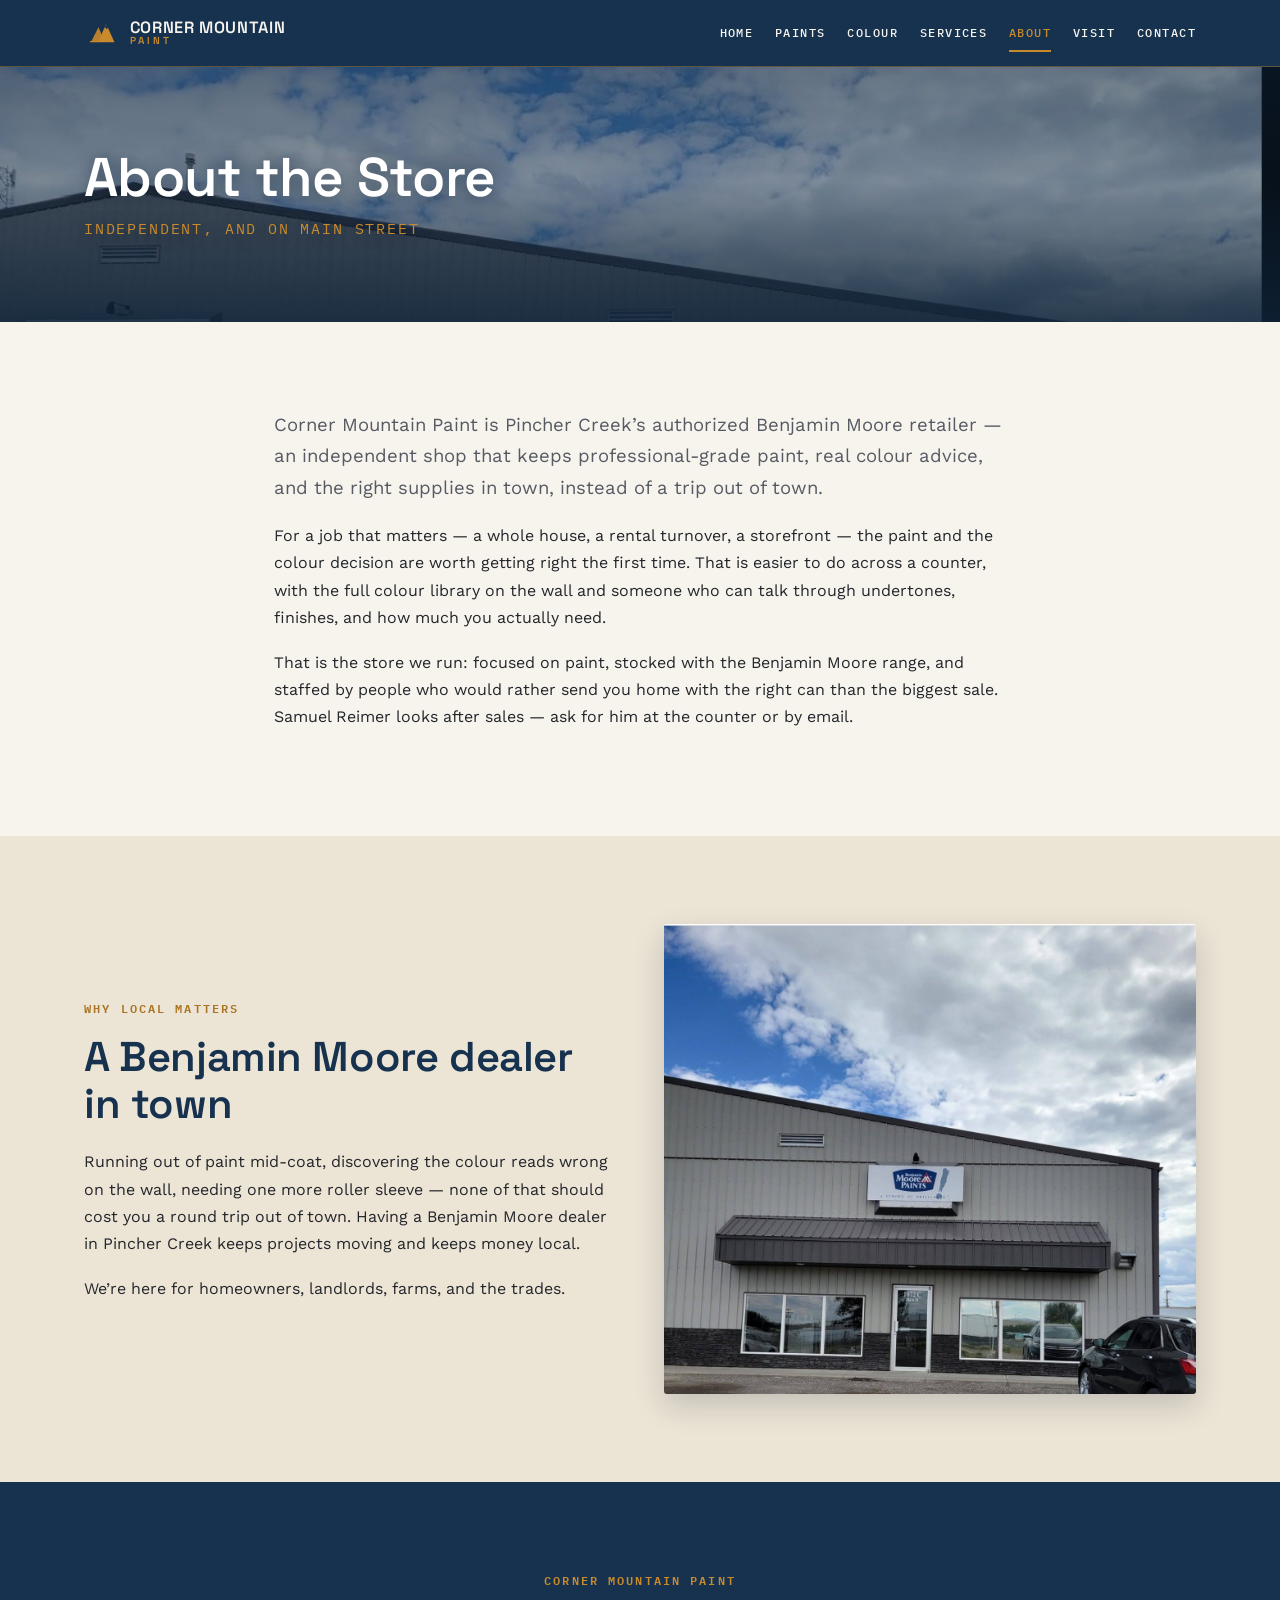
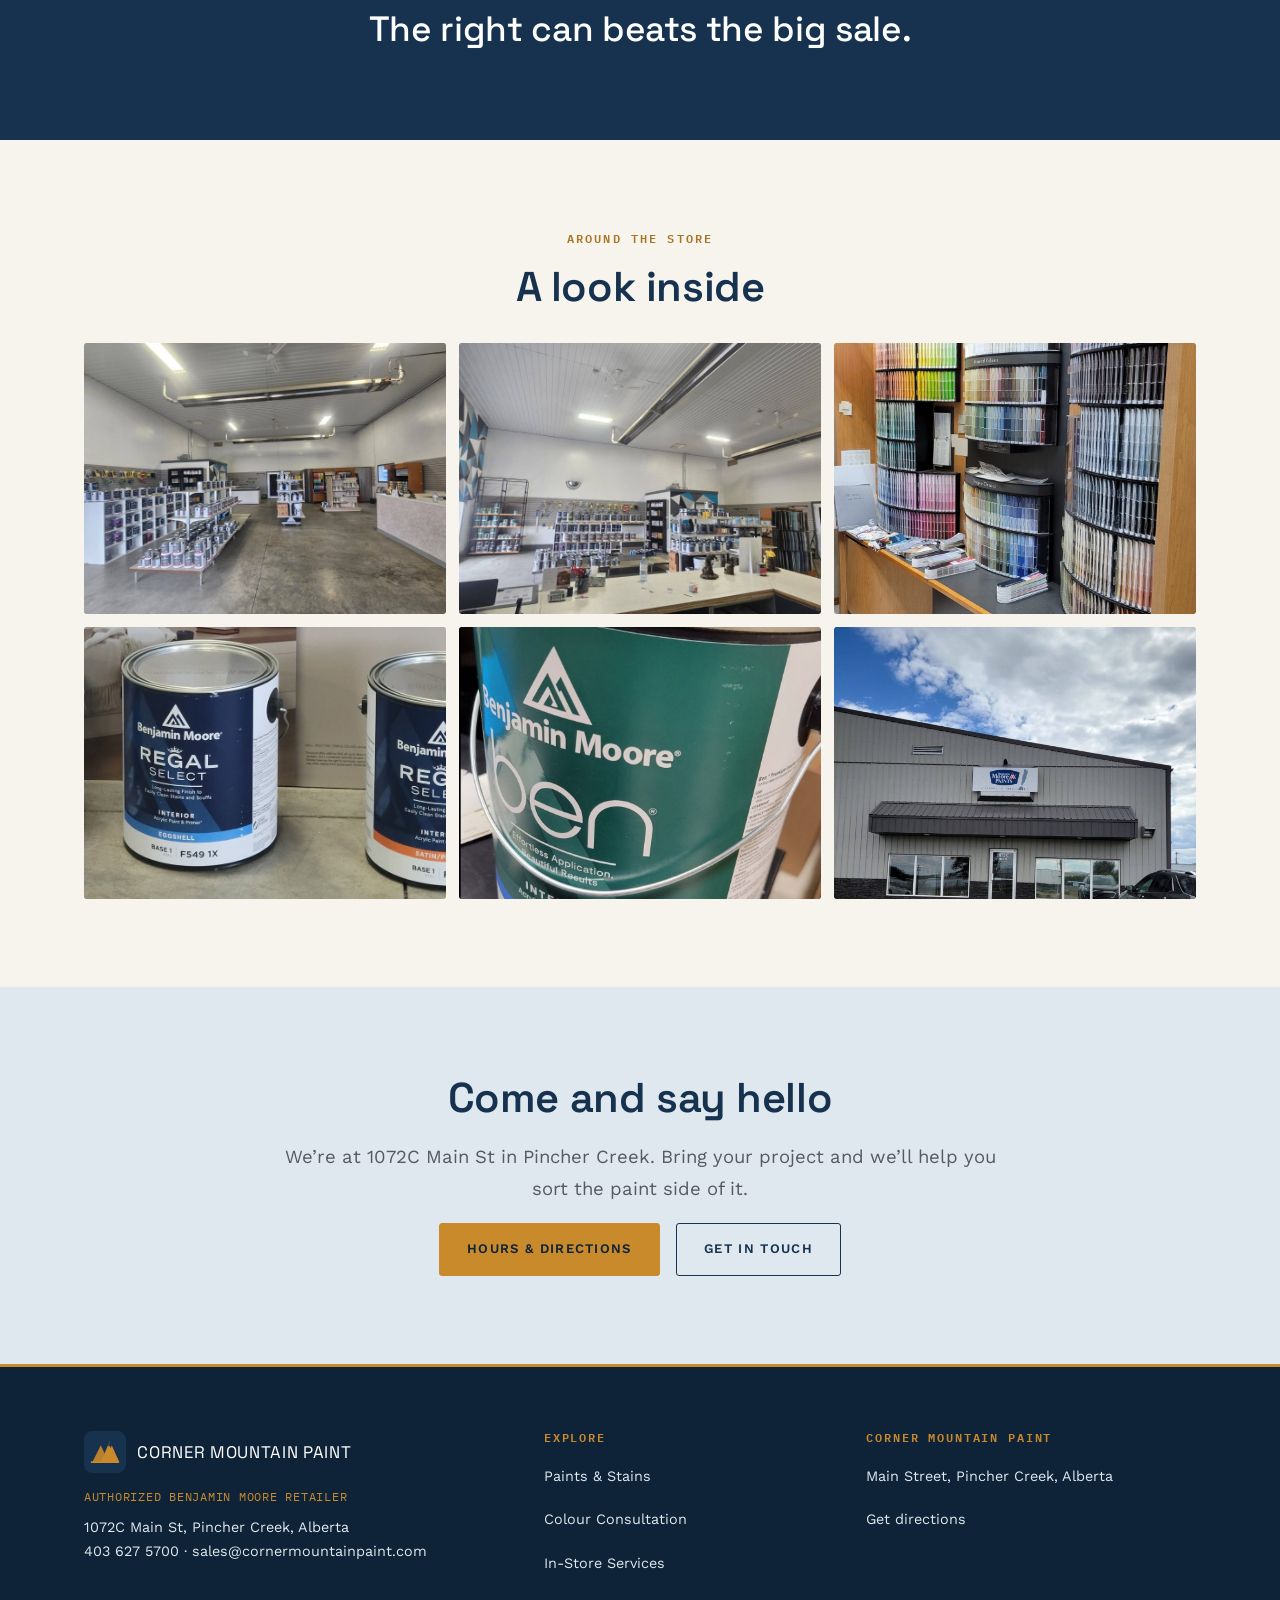
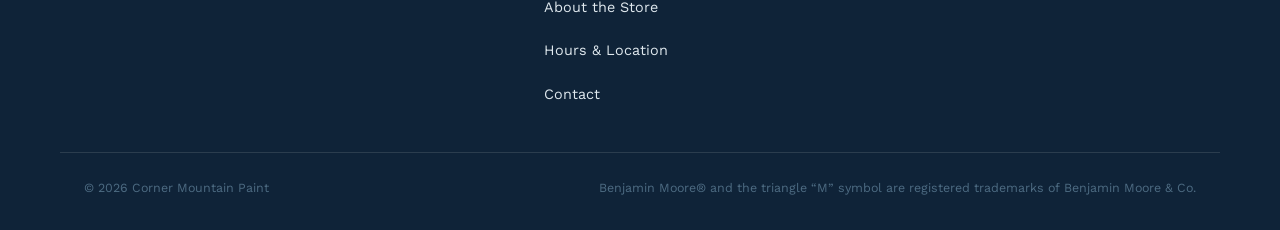
==== about.html @ acf10098 "Initial site — Corner Mountain Paint Static marketing site for the authorized Benjamin Moore retaile" ====
<!doctype html>
<html lang="en-CA">
<head>
<meta charset="utf-8">
<meta name="viewport" content="width=device-width, initial-scale=1">
<title>About the Store — Corner Mountain Paint, Pincher Creek</title>
<meta name="description" content="Corner Mountain Paint is an independent, authorized Benjamin Moore retailer on Main Street in Pincher Creek, Alberta — keeping professional-grade paint and colour advice in town.">
<link rel="canonical" href="https://www.cornermountainpaint.com/about.html">
<meta property="og:type" content="article">
<meta property="og:title" content="About the Store — Corner Mountain Paint">
<meta property="og:description" content="An independent, authorized Benjamin Moore retailer on Main Street in Pincher Creek, Alberta.">
<meta property="og:url" content="https://www.cornermountainpaint.com/about.html">
<meta property="og:image" content="https://www.cornermountainpaint.com/assets/img/og-image.png">
<meta name="twitter:card" content="summary_large_image">
<link rel="icon" href="assets/img/favicon.svg" type="image/svg+xml">
<link rel="apple-touch-icon" href="assets/img/apple-touch-icon.png">
<link rel="preconnect" href="https://fonts.googleapis.com">
<link rel="preconnect" href="https://fonts.gstatic.com" crossorigin>
<link href="https://fonts.googleapis.com/css2?family=Space+Grotesk:wght@400;500;600;700&family=Work+Sans:wght@400;500;600&family=IBM+Plex+Mono:wght@500;600&display=swap" rel="stylesheet">
<link rel="stylesheet" href="assets/css/style.css">
</head>
<body>
<a class="skip-link" href="#main">Skip to content</a>

<header class="site-header">
  <div class="wrap site-header__inner">
    <a class="brand" href="index.html">
      <img src="assets/img/logo.svg" alt="">
      <span>Corner Mountain<small>Paint</small></span>
    </a>
    <button class="nav-toggle" aria-expanded="false" aria-controls="site-nav">Menu</button>
    <nav class="nav" id="site-nav" aria-label="Primary">
      <ul>
        <li><a href="index.html">Home</a></li>
        <li><a href="paints.html">Paints</a></li>
        <li><a href="colour-consultation.html">Colour</a></li>
        <li><a href="services.html">Services</a></li>
        <li><a href="about.html" aria-current="page">About</a></li>
        <li><a href="visit.html">Visit</a></li>
        <li><a href="contact.html">Contact</a></li>
      </ul>
    </nav>
  </div>
</header>

<main id="main">

  <section class="hero hero--page">
    <img class="hero__bg" src="assets/img/storefront-sky.jpg"
         alt="The Corner Mountain Paint building on Main Street, Pincher Creek, beneath a wide Alberta sky.">
    <div class="wrap">
      <h1>About the Store</h1>
      <p class="hero__tagline">Independent, and on Main Street</p>
    </div>
  </section>

  <section class="section">
    <div class="wrap wrap--narrow prose">
      <p class="lead">Corner Mountain Paint is Pincher Creek&rsquo;s authorized Benjamin Moore
        retailer &mdash; an independent shop that keeps professional-grade paint, real colour advice,
        and the right supplies in town, instead of a trip out of town.</p>
      <p>For a job that matters &mdash; a whole house, a rental turnover, a storefront &mdash; the paint
        and the colour decision are worth getting right the first time. That is easier to do across a
        counter, with the full colour library on the wall and someone who can talk through undertones,
        finishes, and how much you actually need.</p>
      <p>That is the store we run: focused on paint, stocked with the Benjamin Moore range, and staffed
        by people who would rather send you home with the right can than the biggest sale. Samuel Reimer
        looks after sales &mdash; ask for him at the counter or by email.</p>
    </div>
  </section>

  <section class="section section--paper-deep">
    <div class="wrap">
      <div class="split">
        <div>
          <p class="eyebrow">Why local matters</p>
          <h2>A Benjamin Moore dealer in town</h2>
          <p>Running out of paint mid-coat, discovering the colour reads wrong on the wall, needing one
            more roller sleeve &mdash; none of that should cost you a round trip out of town. Having a
            Benjamin Moore dealer in Pincher Creek keeps projects moving and keeps money local.</p>
          <p>We&rsquo;re here for homeowners, landlords, farms, and the trades.</p>
        </div>
        <figure class="split__media framed">
          <img src="assets/img/storefront-sign.jpg"
               alt="The Corner Mountain Paint unit at 1072C Main Street, under the Benjamin Moore Paints sign.">
        </figure>
      </div>
    </div>
  </section>

  <section class="section section--navy statement">
    <div class="wrap wrap--narrow">
      <p class="eyebrow">Corner Mountain Paint</p>
      <blockquote>The right can beats the big sale.</blockquote>
    </div>
  </section>

  <section class="section">
    <div class="wrap">
      <p class="eyebrow center">Around the store</p>
      <h2 class="center">A look inside</h2>
      <div class="gallery" style="margin-top:2rem">
        <button type="button"><img src="assets/img/store-interior-wide.jpg" data-full="assets/img/store-interior-wide.jpg" alt="The Corner Mountain Paint shop floor with Aura and Regal displays and the front counter."></button>
        <button type="button"><img src="assets/img/store-interior-counter.jpg" data-full="assets/img/store-interior-counter.jpg" alt="The service counter and the wall of brushes, rollers, and tools."></button>
        <button type="button"><img src="assets/img/colour-preview-studio.jpg" data-full="assets/img/colour-preview-studio.jpg" alt="The Benjamin Moore Colour Preview Studio fan-deck display."></button>
        <button type="button"><img src="assets/img/regal-select-cans.jpg" data-full="assets/img/regal-select-cans.jpg" alt="Cans of Benjamin Moore Regal Select in three finishes."></button>
        <button type="button"><img src="assets/img/ben-eggshell-can.jpg" data-full="assets/img/ben-eggshell-can.jpg" alt="A gallon of Benjamin Moore ben interior paint in eggshell."></button>
        <button type="button"><img src="assets/img/storefront-sign.jpg" data-full="assets/img/storefront-sign.jpg" alt="The storefront at 1072C Main Street under the Benjamin Moore Paints sign."></button>
      </div>
    </div>
  </section>

  <section class="section section--sky center">
    <div class="wrap wrap--narrow">
      <h2>Come and say hello</h2>
      <p class="lead measure">We&rsquo;re at 1072C Main St in Pincher Creek. Bring your project and
        we&rsquo;ll help you sort the paint side of it.</p>
      <div class="btn-row">
        <a class="btn" href="visit.html">Hours &amp; directions</a>
        <a class="btn-ghost" href="contact.html">Get in touch</a>
      </div>
    </div>
  </section>

</main>

<footer class="site-footer">
  <div class="wrap site-footer__grid">
    <div>
      <div class="footer-brand">
        <img src="assets/img/logo.svg" alt="">
        <span>Corner Mountain Paint</span>
      </div>
      <p class="footer-tagline">Authorized Benjamin Moore Retailer</p>
      <p>1072C Main St, Pincher Creek, Alberta<br>
        <a href="tel:+14036275700">403&nbsp;627&nbsp;5700</a> &middot;
        <a href="mailto:sales@cornermountainpaint.com">sales@cornermountainpaint.com</a></p>
    </div>
    <div>
      <h4>Explore</h4>
      <ul>
        <li><a href="paints.html">Paints &amp; Stains</a></li>
        <li><a href="colour-consultation.html">Colour Consultation</a></li>
        <li><a href="services.html">In-Store Services</a></li>
        <li><a href="about.html">About the Store</a></li>
        <li><a href="visit.html">Hours &amp; Location</a></li>
        <li><a href="contact.html">Contact</a></li>
      </ul>
    </div>
    <div>
      <h4>Corner Mountain Paint</h4>
      <ul>
        <li>Main Street, Pincher Creek, Alberta</li>
        <li><a href="visit.html">Get directions</a></li>
      </ul>
    </div>
  </div>
  <div class="wrap site-footer__legal">
    <span>&copy; <span id="year">2026</span> Corner Mountain Paint</span>
    <span>Benjamin Moore&reg; and the triangle &ldquo;M&rdquo; symbol are registered trademarks of Benjamin Moore &amp; Co.</span>
  </div>
</footer>

<script src="assets/js/main.js"></script>
<script>document.getElementById("year").textContent = new Date().getFullYear();</script>
</body>
</html>
---- assets/css/style.css ----
/* =========================================================
   Corner Mountain Paint — site styles
   Authorized Benjamin Moore retailer, Pincher Creek, Alberta
   Palette: foothills navy + warm paper, with slate, amber, brick
   Type: Space Grotesk (display) + Work Sans (text) + IBM Plex Mono (labels)
   ========================================================= */

:root {
  --navy:       #16324f;
  --navy-deep:  #0f2338;
  --slate:      #4d6b82;
  --sky-soft:   #dfe8ee;
  --paper:      #f7f4ee;
  --paper-deep: #ece4d5;
  --amber:      #c98a2c;
  --amber-deep: #a97423;
  --brick:      #a8503c;
  --ink:        #23262b;
  --ink-soft:   #565a63;
  --white:      #ffffff;

  --display: "Space Grotesk", "Segoe UI", system-ui, sans-serif;
  --sans:    "Work Sans", -apple-system, BlinkMacSystemFont, "Segoe UI", Roboto, sans-serif;
  --mono:    "IBM Plex Mono", ui-monospace, SFMono-Regular, Menlo, monospace;

  --wrap: 1160px;
  --gap: clamp(1.25rem, 4vw, 3rem);
  --header-h: 66px;
}

/* ---------- reset-ish ---------- */
*, *::before, *::after { box-sizing: border-box; }
html { scroll-behavior: smooth; -webkit-text-size-adjust: 100%; }
html, body { overflow-x: clip; }
body {
  margin: 0;
  font-family: var(--sans);
  font-size: 1rem;
  line-height: 1.7;
  color: var(--ink);
  background: var(--paper);
  -webkit-font-smoothing: antialiased;
}
img { max-width: 100%; height: auto; display: block; }
a { color: var(--navy); text-decoration-thickness: 1px; text-underline-offset: 2px; }
a:hover { color: var(--amber-deep); }
h1, h2, h3, h4 {
  font-family: var(--display);
  font-weight: 600;
  line-height: 1.12;
  color: var(--navy);
  margin: 0 0 .5em;
  letter-spacing: -.01em;
  overflow-wrap: break-word;
}
h1 { font-size: clamp(2rem, 6vw, 3.4rem); }
h2 { font-size: clamp(1.75rem, 4vw, 2.6rem); }
h3 { font-size: clamp(1.2rem, 2.4vw, 1.55rem); }
p { margin: 0 0 1.1rem; }
ul, ol { margin: 0 0 1.1rem; padding-left: 1.2rem; }
li { margin: .35rem 0; }
hr { border: 0; border-top: 1px solid var(--paper-deep); margin: 2.5rem 0; }

/* ---------- accessibility helpers ---------- */
.skip-link {
  position: absolute; left: 8px; top: -60px;
  background: var(--amber); color: var(--navy-deep);
  padding: .6rem 1rem; border-radius: 3px; font-weight: 600;
  z-index: 200; transition: top .15s ease;
}
.skip-link:focus { top: 8px; }
:focus-visible { outline: 3px solid var(--amber); outline-offset: 2px; border-radius: 2px; }
.visually-hidden {
  position: absolute !important; width: 1px; height: 1px;
  padding: 0; margin: -1px; overflow: hidden; clip: rect(0 0 0 0); white-space: nowrap; border: 0;
}

/* ---------- layout ---------- */
.wrap {
  width: 100%; max-width: var(--wrap); margin-inline: auto;
  padding-inline: 1.5rem;
}
.wrap--narrow { max-width: 780px; }
.section { padding: clamp(3rem, 7vw, 5.5rem) 0; }
.section--tight { padding: clamp(2rem, 5vw, 3.5rem) 0; }
.section--paper-deep { background: var(--paper-deep); }
.section--sky { background: var(--sky-soft); }
.section--navy { background: var(--navy); color: var(--paper); }
.section--navy h2, .section--navy h3, .section--navy h4 { color: var(--white); }
.section--navy a { color: var(--amber); }

.eyebrow {
  font-family: var(--mono);
  font-size: .74rem;
  letter-spacing: .18em;
  text-transform: uppercase;
  color: var(--amber-deep);
  margin: 0 0 1rem;
  font-weight: 600;
}
.section--navy .eyebrow { color: var(--amber); }
.lead { font-size: 1.16rem; color: var(--ink-soft); }
.section--navy .lead { color: var(--sky-soft); }
.center { text-align: center; }
.measure { max-width: 62ch; }
.center .measure { margin-inline: auto; }

/* ---------- header / nav ---------- */
.site-header {
  position: sticky; top: 0; z-index: 100;
  background: var(--navy);
  border-bottom: 1px solid rgba(201,138,44,.4);
}
.site-header__inner {
  display: flex; align-items: center; justify-content: space-between;
  gap: 1rem; min-height: var(--header-h);
}
.brand {
  display: flex; align-items: center; gap: .6rem;
  color: var(--paper); text-decoration: none; font-family: var(--display);
  font-size: 1.02rem; letter-spacing: .04em; text-transform: uppercase; font-weight: 600;
}
.brand:hover { color: var(--paper); }
.brand img { width: 36px; height: 36px; }
.brand span { line-height: 1.05; }
.brand span small { display: block; font-size: .62em; letter-spacing: .3em; color: var(--amber); }

.nav-toggle {
  display: none;
  background: transparent; border: 1px solid rgba(247,244,238,.4);
  color: var(--paper); border-radius: 4px; padding: .4rem .6rem;
  font-family: var(--mono); font-size: .78rem; letter-spacing: .1em; text-transform: uppercase;
  cursor: pointer; line-height: 1;
}

.nav ul { list-style: none; display: flex; gap: 1.35rem; margin: 0; padding: 0; }
.nav a {
  color: var(--paper); text-decoration: none;
  font-family: var(--mono);
  font-size: .76rem; letter-spacing: .12em; text-transform: uppercase; font-weight: 500;
  padding: .4rem 0; display: inline-block; position: relative;
}
.nav a:hover { color: var(--amber); }
.nav a[aria-current="page"] { color: var(--amber); }
.nav a[aria-current="page"]::after {
  content: ""; position: absolute; left: 0; right: 0; bottom: -2px; height: 2px; background: var(--amber);
}

@media (max-width: 880px) {
  .nav-toggle { display: inline-block; }
  .nav {
    position: absolute; left: 0; right: 0; top: 100%;
    background: var(--navy); border-bottom: 1px solid rgba(201,138,44,.4);
    max-height: 0; overflow: hidden; transition: max-height .28s ease;
  }
  .nav.is-open { max-height: 80vh; }
  .nav ul { flex-direction: column; gap: 0; padding: .5rem 1.5rem 1.25rem; }
  .nav li { border-top: 1px solid rgba(247,244,238,.12); }
  .nav a { display: block; padding: .85rem 0; letter-spacing: .14em; }
  .nav a[aria-current="page"]::after { display: none; }
}

/* ---------- buttons ---------- */
.btn, .btn-ghost {
  display: inline-block; font-family: var(--sans); font-weight: 600;
  font-size: .82rem; letter-spacing: .1em; text-transform: uppercase;
  padding: .9rem 1.7rem; border-radius: 3px; text-decoration: none;
  cursor: pointer; transition: transform .12s ease, background .15s ease, color .15s ease, border-color .15s ease;
  border: 1.5px solid var(--amber);
}
.btn { background: var(--amber); color: var(--navy-deep); }
.btn:hover { background: var(--amber-deep); border-color: var(--amber-deep); color: var(--navy-deep); transform: translateY(-1px); }
.btn:disabled { opacity: .55; cursor: progress; transform: none; }
.btn-ghost { background: transparent; color: var(--paper); }
.btn-ghost:hover { background: rgba(247,244,238,.1); color: var(--paper); transform: translateY(-1px); }
.section--navy .btn-ghost { color: var(--paper); }
/* ghost button on light backgrounds */
.section--sky .btn-ghost,
.section--paper-deep .btn-ghost,
.section:not(.section--navy):not(.section--sky):not(.section--paper-deep) .btn-ghost {
  color: var(--navy); border-color: var(--navy);
}
.section--sky .btn-ghost:hover,
.section--paper-deep .btn-ghost:hover,
.section:not(.section--navy):not(.section--sky):not(.section--paper-deep) .btn-ghost:hover {
  background: rgba(22,50,79,.08); color: var(--navy);
}
.btn-row { display: flex; flex-wrap: wrap; gap: 1rem; }
.center .btn-row { justify-content: center; }

/* ---------- hero ---------- */
.hero {
  position: relative; color: var(--paper);
  min-height: min(74vh, 620px);
  display: flex; align-items: center;
  padding: clamp(3rem, 10vw, 6.5rem) 0;
  background: var(--navy-deep);
}
.hero__bg {
  position: absolute; inset: 0; width: 100%; height: 100%;
  object-fit: cover; z-index: 0;
}
.hero::after {
  content: ""; position: absolute; inset: 0; z-index: 1;
  background:
    linear-gradient(180deg, rgba(15,35,56,.60) 0%, rgba(15,35,56,.48) 45%, rgba(15,35,56,.88) 100%);
}
.hero .wrap { position: relative; z-index: 2; }
.hero h1, .hero p { text-shadow: 0 2px 16px rgba(15,35,56,.5); }
.hero h1 { color: var(--white); margin-bottom: .3em; max-width: 20ch; }
.hero .lead { color: var(--paper); opacity: .94; margin-bottom: 1.8rem; }
.hero__tagline {
  font-family: var(--mono);
  font-size: clamp(.8rem, 2vw, .95rem); color: var(--amber);
  letter-spacing: .12em; text-transform: uppercase; margin: 0 0 1.3rem;
}
.hero--page { min-height: 0; padding: clamp(3rem, 8vw, 5rem) 0; }
.hero--page h1 { margin-bottom: .15em; }
.hero--page .hero__tagline { margin-bottom: 0; }

/* dealer badge */
.dealer-badge {
  display: inline-block; font-family: var(--mono); font-size: .7rem; font-weight: 600;
  letter-spacing: .1em; text-transform: uppercase; color: var(--navy-deep);
  background: var(--amber); padding: .4rem .8rem; border-radius: 2px; margin-bottom: 1.3rem;
}

/* ---------- generic media + text ---------- */
.split {
  display: grid; grid-template-columns: 1fr 1fr;
  gap: var(--gap); align-items: center;
}
.split--reverse .split__media { order: 2; }
.split__media img { border-radius: 3px; box-shadow: 0 12px 30px rgba(15,35,56,.18); }
@media (max-width: 820px) {
  .split { grid-template-columns: 1fr; }
  .split--reverse .split__media { order: 0; }
}

figure { margin: 0; }
figure.framed img { border-radius: 3px; box-shadow: 0 12px 30px rgba(15,35,56,.18); }
figure figcaption {
  font-family: var(--mono);
  font-size: .76rem; color: var(--ink-soft); margin-top: .6rem;
  letter-spacing: .03em;
}
.section--navy figure figcaption { color: var(--sky-soft); }

/* ---------- cards ---------- */
.cards {
  display: grid; grid-template-columns: repeat(3, 1fr); gap: 1.4rem;
}
.cards--2 { grid-template-columns: repeat(2, 1fr); }
@media (max-width: 820px) { .cards, .cards--2 { grid-template-columns: 1fr; } }
.card {
  background: var(--paper); border-top: 3px solid var(--amber);
  padding: 1.6rem 1.5rem; border-radius: 2px;
  box-shadow: 0 8px 22px rgba(15,35,56,.08);
  display: flex; flex-direction: column;
}
.section--paper-deep .card { background: var(--white); }
.card h3 { margin-bottom: .35rem; }
.card p { color: var(--ink-soft); font-size: .96rem; }
.card a.card__link {
  margin-top: auto; font-weight: 600; font-size: .76rem;
  letter-spacing: .1em; text-transform: uppercase; text-decoration: none;
  color: var(--amber-deep); font-family: var(--sans);
}
.card a.card__link:hover { color: var(--navy); }

/* status tag on service cards */
.status-tag {
  align-self: flex-start;
  font-family: var(--mono); font-size: .64rem; font-weight: 600;
  letter-spacing: .08em; text-transform: uppercase;
  padding: .3rem .6rem; border-radius: 2px; margin-bottom: .9rem;
}
.status-tag--in-store { background: var(--slate); color: var(--white); }
.status-tag--referral { background: var(--paper-deep); color: var(--ink); }
.section--paper-deep .status-tag--referral { background: var(--paper); }

/* ---------- swatch chips ---------- */
.chips {
  display: flex; flex-wrap: wrap; gap: .7rem;
  list-style: none; padding: 0; margin: 1.6rem 0 0;
}
.chip {
  width: 120px; border-radius: 3px; overflow: hidden;
  box-shadow: 0 8px 20px rgba(15,35,56,.16);
  background: var(--white);
}
.chip__swatch { height: 84px; }
.chip__label { padding: .5rem .6rem .6rem; }
.chip__name { display: block; font-family: var(--display); font-size: .78rem; font-weight: 600; color: var(--ink); }
.chip__code { display: block; font-family: var(--mono); font-size: .66rem; color: var(--ink-soft); margin-top: .1rem; }

/* ---------- feature / value lists ---------- */
.feature-list { list-style: none; padding: 0; margin: 0; display: grid; gap: 1.1rem; }
.feature-list li { padding-left: 1.7rem; position: relative; }
.feature-list li::before {
  content: ""; position: absolute; left: 0; top: .55em;
  width: .55rem; height: .55rem; background: var(--amber);
  transform: rotate(45deg);
}
.feature-list strong { color: var(--navy); }
.section--navy .feature-list strong { color: var(--white); }

.pillars {
  display: flex; flex-wrap: wrap; gap: .6rem 1.4rem; justify-content: center;
  list-style: none; padding: 0; margin: 0;
  font-family: var(--display); font-size: 1.3rem; color: var(--navy);
}
.section--navy .pillars { color: var(--paper); }
.pillars li { display: flex; align-items: center; gap: 1.4rem; }
.pillars li:not(:last-child)::after { content: "\2022"; color: var(--amber); }

/* ---------- clarity strip ---------- */
.clarity-strip { background: var(--paper-deep); border-block: 1px solid rgba(22,50,79,.1); }
.clarity-strip .wrap {
  display: flex; flex-wrap: wrap; gap: 1rem 2.5rem;
  padding-block: 1.4rem; font-size: .95rem;
}
.clarity-strip p { margin: 0; max-width: 46ch; }
.clarity-strip strong { color: var(--navy); font-family: var(--display); }

/* ---------- product line list ---------- */
.lines { list-style: none; padding: 0; margin: 2rem 0 0; display: grid; gap: 1px; background: rgba(22,50,79,.12); }
.line {
  background: var(--paper); padding: 1.5rem 1.4rem;
  display: grid; grid-template-columns: 180px 1fr; gap: 1.4rem; align-items: baseline;
}
.section--paper-deep .line { background: var(--white); }
.line h3 { margin: 0; }
.line__meta { font-family: var(--mono); font-size: .7rem; letter-spacing: .06em; text-transform: uppercase; color: var(--amber-deep); margin-top: .3rem; }
.line p { margin: 0; color: var(--ink-soft); font-size: .96rem; }
@media (max-width: 640px) { .line { grid-template-columns: 1fr; gap: .5rem; } }

/* ---------- finish table ---------- */
.finish-table { width: 100%; border-collapse: collapse; margin-top: 1.5rem; font-size: .95rem; }
.finish-table caption { text-align: left; font-family: var(--mono); font-size: .72rem; letter-spacing: .12em; text-transform: uppercase; color: var(--amber-deep); margin-bottom: .8rem; }
.finish-table th, .finish-table td { text-align: left; padding: .75rem .9rem; border-bottom: 1px solid var(--paper-deep); vertical-align: top; }
.finish-table th { font-family: var(--display); color: var(--navy); font-weight: 600; }
.finish-table tbody tr:hover { background: rgba(22,50,79,.03); }
.section--navy .finish-table th, .section--navy .finish-table td { border-color: rgba(247,244,238,.16); }
.section--navy .finish-table th { color: var(--white); }

/* ---------- statement band ---------- */
.statement { text-align: center; }
.statement blockquote {
  margin: 0 auto; max-width: 26ch;
  font-family: var(--display); font-weight: 500;
  font-size: clamp(1.4rem, 4vw, 2.2rem); line-height: 1.3;
  color: var(--white); letter-spacing: -.01em;
}

/* ---------- gallery + lightbox ---------- */
.gallery { display: grid; grid-template-columns: repeat(3, 1fr); gap: .8rem; }
@media (max-width: 820px) { .gallery { grid-template-columns: repeat(2, 1fr); } }
@media (max-width: 460px) { .gallery { grid-template-columns: 1fr; } }
.gallery button { padding: 0; border: 0; background: none; cursor: zoom-in; border-radius: 2px; overflow: hidden; }
.gallery img {
  width: 100%; aspect-ratio: 4 / 3; object-fit: cover;
  transition: transform .4s ease; border-radius: 2px;
}
.gallery button:hover img { transform: scale(1.04); }

.lightbox {
  position: fixed; inset: 0; z-index: 300;
  background: rgba(15,35,56,.93);
  display: flex; align-items: center; justify-content: center;
  padding: 4vmin; opacity: 0; pointer-events: none; transition: opacity .2s ease;
}
.lightbox.is-open { opacity: 1; pointer-events: auto; }
.lightbox img { max-width: 100%; max-height: 88vh; border-radius: 3px; box-shadow: 0 20px 60px rgba(0,0,0,.5); }
.lightbox__close {
  position: absolute; top: 3vmin; right: 4vmin;
  background: transparent; border: 0; color: var(--paper);
  font-size: 2.4rem; line-height: 1; cursor: pointer; padding: .2rem .6rem;
}
.lightbox__close:hover { color: var(--amber); }

/* ---------- visit / hours ---------- */
.visit-grid { display: grid; grid-template-columns: 1fr 1.1fr; gap: var(--gap); align-items: start; }
@media (max-width: 820px) { .visit-grid { grid-template-columns: 1fr; } }
.address-block { font-family: var(--display); font-size: 1.25rem; line-height: 1.4; color: var(--navy); margin: 0 0 1rem; }
.section--navy .address-block { color: var(--white); }
.hours-table { border-collapse: collapse; margin: 0 0 1.2rem; font-size: .98rem; }
.hours-table th, .hours-table td { padding: .4rem 1.5rem .4rem 0; text-align: left; font-weight: 400; }
.hours-table th { color: inherit; font-family: var(--sans); }
.hours-table td { font-family: var(--mono); font-size: .9rem; }
.hours-table tr:last-child th, .hours-table tr:last-child td { padding-bottom: 0; }
.phone-line { font-family: var(--mono); font-size: 1.05rem; }
.phone-line a { text-decoration: none; }

.map-embed {
  border-radius: 3px; overflow: hidden; border: 1px solid rgba(22,50,79,.16);
  box-shadow: 0 12px 30px rgba(15,35,56,.14);
}
.section--navy .map-embed { border-color: rgba(247,244,238,.2); }
.map-embed iframe { width: 100%; height: 360px; border: 0; display: block; filter: grayscale(12%) contrast(103%); }

/* ---------- contact ---------- */
.contact-grid { display: grid; grid-template-columns: 1fr 1fr; gap: var(--gap); }
@media (max-width: 820px) { .contact-grid { grid-template-columns: 1fr; } }
.contact-detail { margin: 0 0 1.4rem; }
.contact-detail dt {
  font-family: var(--mono);
  font-size: .7rem; letter-spacing: .16em; text-transform: uppercase;
  color: var(--amber-deep); font-weight: 600; margin-bottom: .2rem;
}
.contact-detail dd { margin: 0; font-size: 1.05rem; }

form label {
  display: block; font-family: var(--mono);
  font-size: .72rem; letter-spacing: .1em; text-transform: uppercase;
  font-weight: 600; color: var(--navy); margin-bottom: .35rem;
}
form .field { margin-bottom: 1.2rem; }
form input, form textarea {
  width: 100%; font-family: var(--sans); font-size: 1rem;
  padding: .75rem .85rem; border: 1.5px solid var(--paper-deep);
  border-radius: 3px; background: var(--white); color: var(--ink);
}
form input:focus, form textarea:focus { border-color: var(--amber); outline: none; }
form textarea { min-height: 150px; resize: vertical; }

/* ---------- footer ---------- */
.site-footer {
  background: var(--navy-deep); color: var(--sky-soft);
  border-top: 3px solid var(--amber);
  padding: clamp(2.5rem, 6vw, 4rem) 0 2rem;
  font-size: .9rem;
}
.site-footer__grid { display: grid; grid-template-columns: 1.5fr 1fr 1.2fr; gap: var(--gap); }
@media (max-width: 820px) { .site-footer__grid { grid-template-columns: 1fr; gap: 2rem; } }
.site-footer h4 {
  color: var(--amber); font-family: var(--mono); font-size: .72rem;
  letter-spacing: .16em; text-transform: uppercase; margin: 0 0 .9rem;
}
.site-footer a { color: var(--sky-soft); text-decoration: none; }
.site-footer a:hover { color: var(--amber); }
.site-footer ul { list-style: none; padding: 0; margin: 0; display: grid; gap: .5rem; }
.footer-brand { display: flex; align-items: center; gap: .7rem; margin-bottom: .8rem; }
.footer-brand img { width: 42px; height: 42px; }
.footer-brand span {
  font-family: var(--display); font-size: 1.05rem; letter-spacing: .04em;
  text-transform: uppercase; color: var(--white); line-height: 1.1;
}
.footer-tagline { font-family: var(--mono); font-size: .78rem; letter-spacing: .06em; text-transform: uppercase; color: var(--amber); margin: 0 0 .5rem; }
.footer-note { color: var(--slate); font-size: .82rem; }
.site-footer__legal {
  margin-top: 2.5rem; padding-top: 1.5rem;
  border-top: 1px solid rgba(247,244,238,.12);
  display: flex; flex-wrap: wrap; gap: .4rem 1.5rem; justify-content: space-between;
  font-size: .78rem; color: var(--slate);
}

/* ---------- misc ---------- */
.note {
  background: var(--paper); border-left: 3px solid var(--amber);
  padding: 1rem 1.2rem; font-size: .92rem; color: var(--ink-soft);
  border-radius: 2px;
}
.stack > * + * { margin-top: 2.5rem; }
.prose > * + * { margin-top: 1.1rem; }
.prose h2 { margin-top: 2.2rem; }

@media (prefers-reduced-motion: reduce) {
  *, *::before, *::after { animation-duration: .001ms !important; transition-duration: .001ms !important; scroll-behavior: auto !important; }
  .gallery img { transition: none; }
}
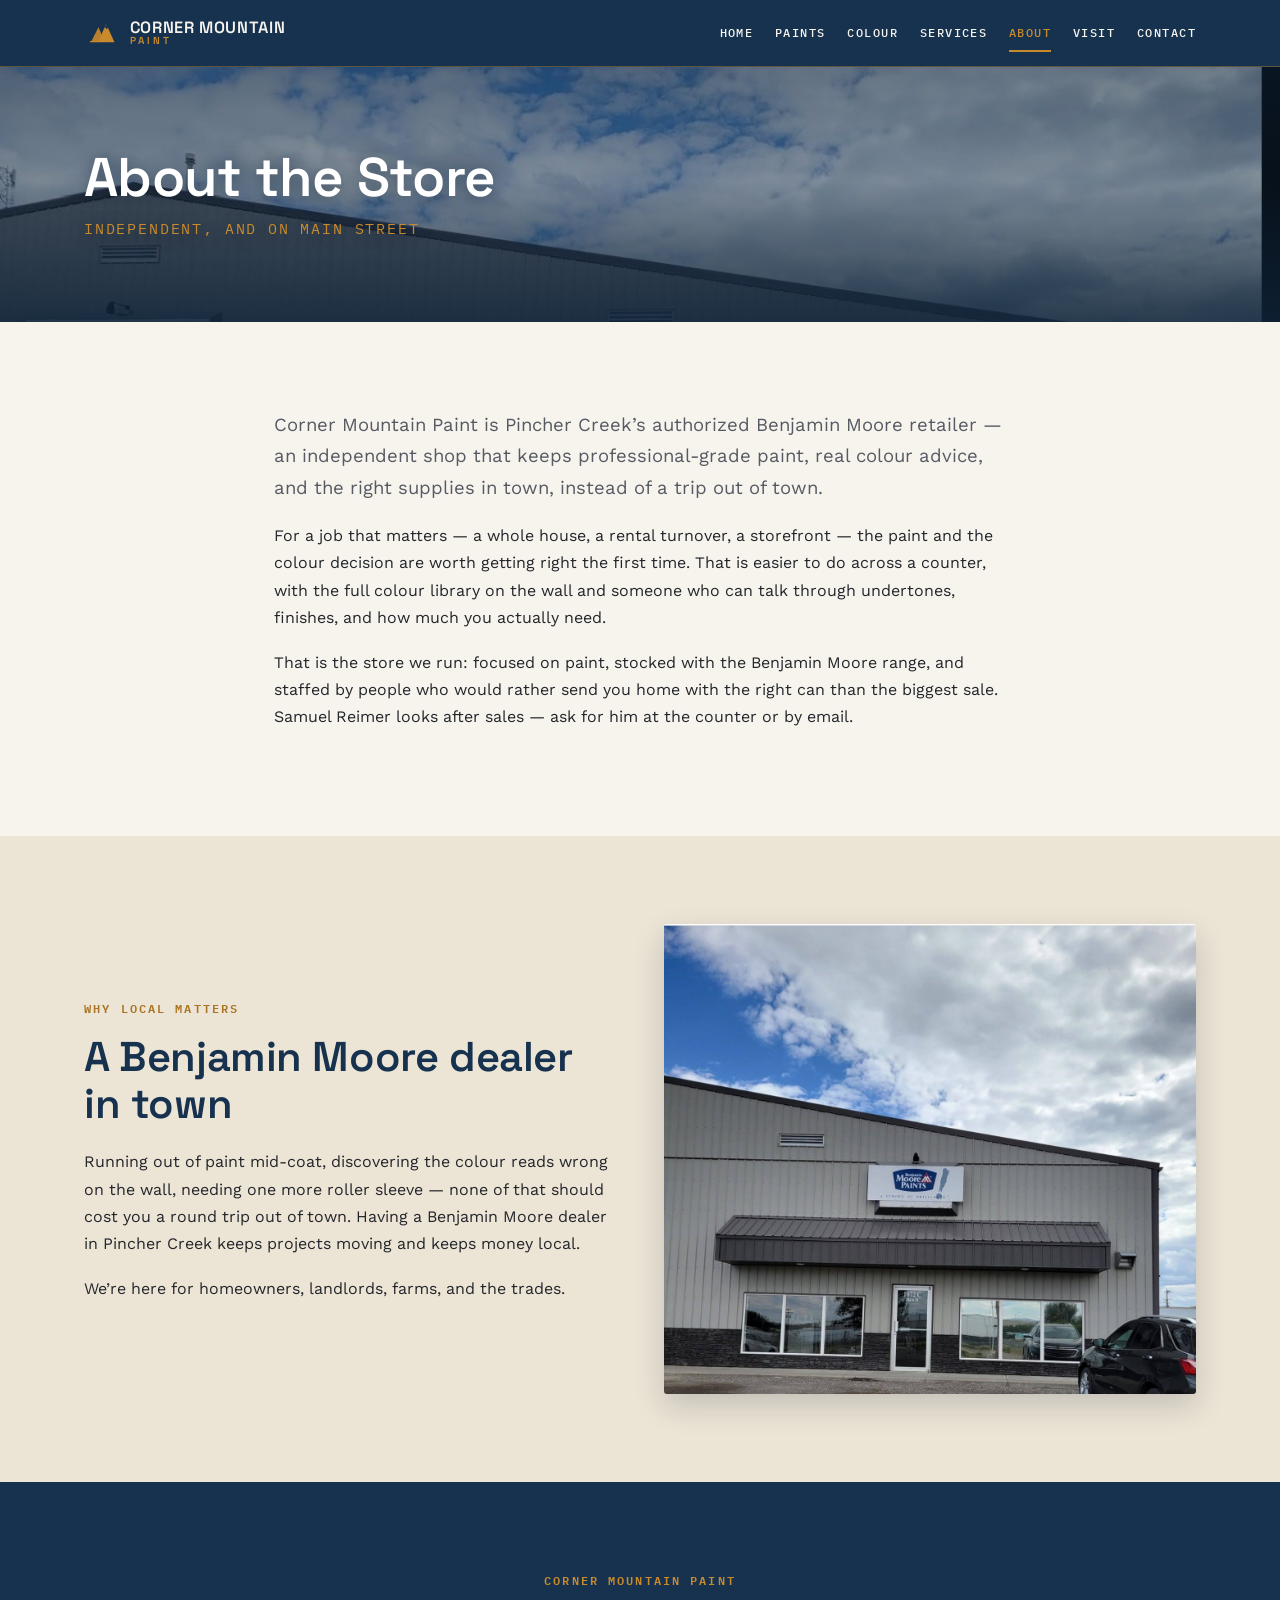
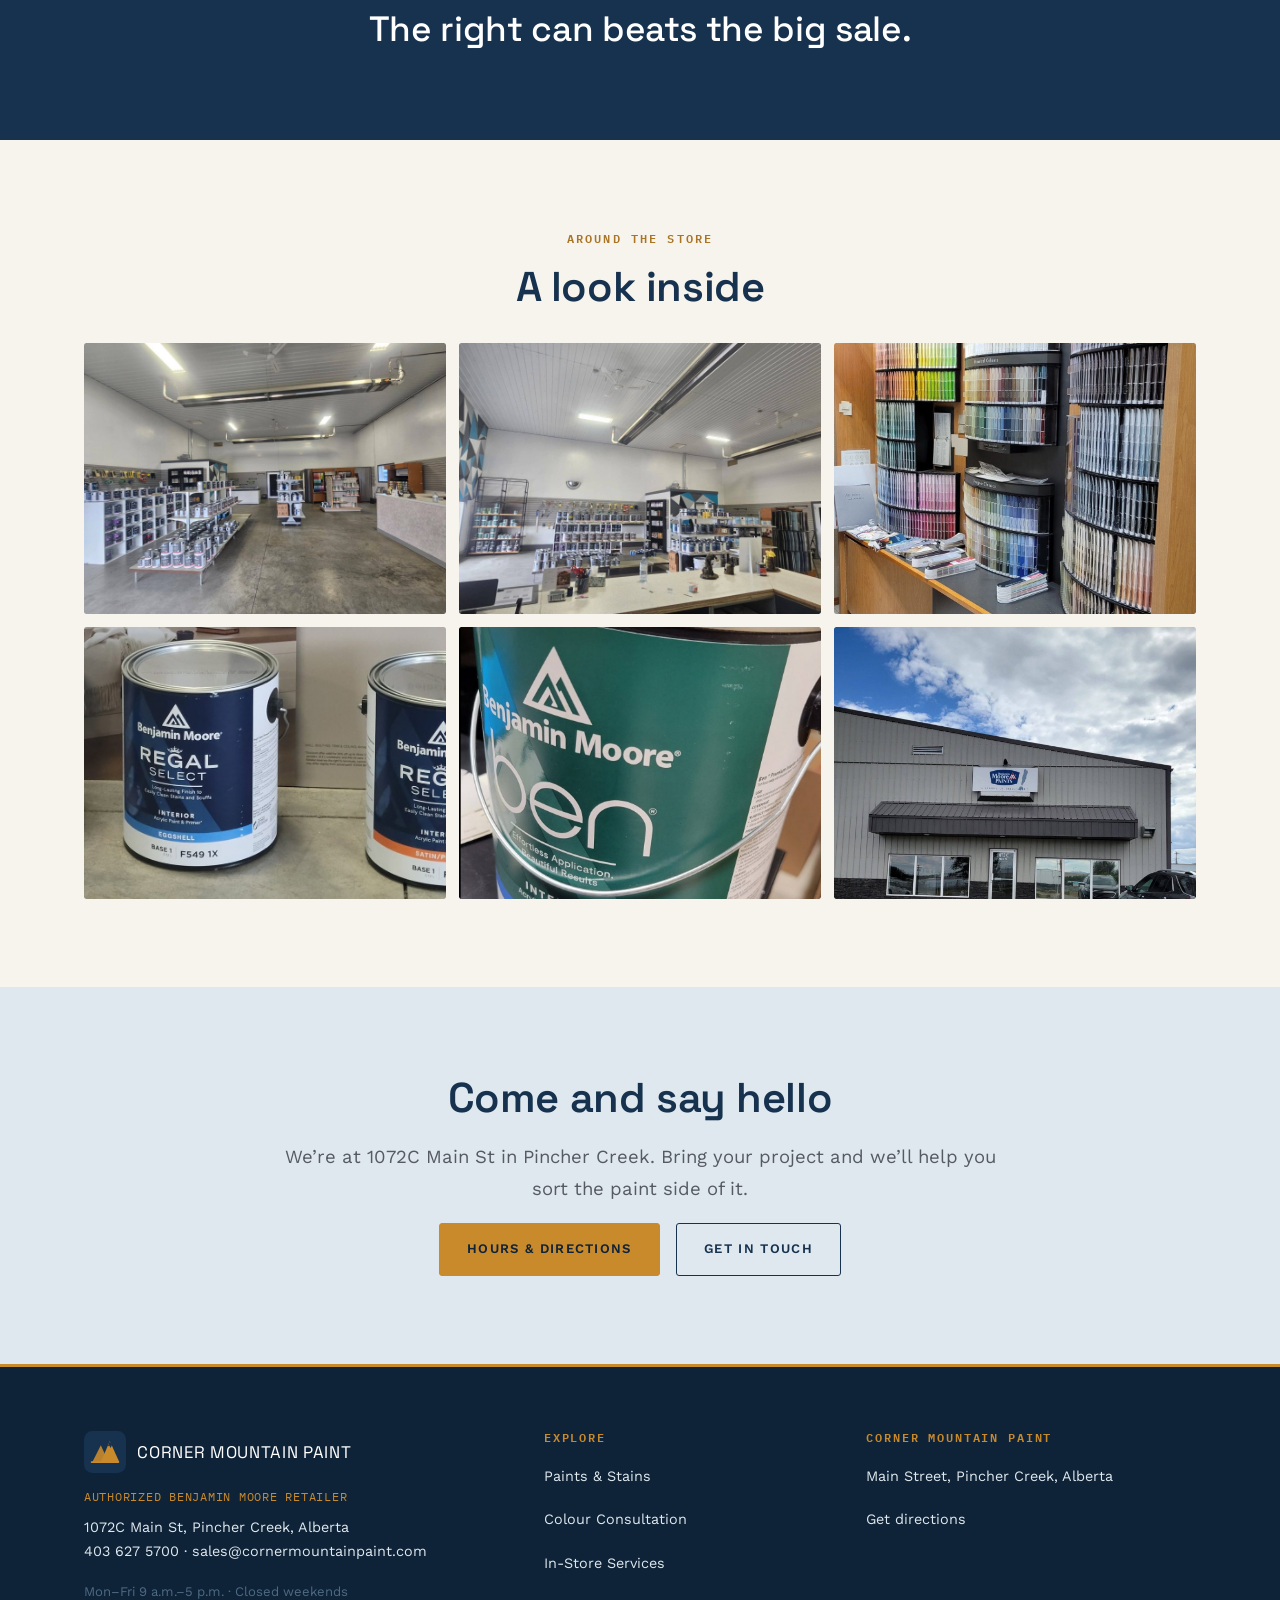
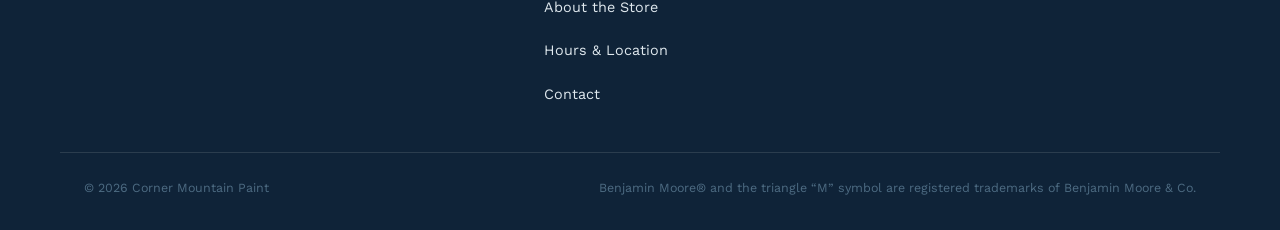
==== commit 39e16b8a: "Add store hours (Mon-Fri 9-5); swap home and contact hero images Co-Authored-By: Claude Sonnet 5 <no" ====
--- a/about.html
+++ b/about.html
@@ -135,6 +135,7 @@
       <p>1072C Main St, Pincher Creek, Alberta<br>
         <a href="tel:+14036275700">403&nbsp;627&nbsp;5700</a> &middot;
         <a href="mailto:sales@cornermountainpaint.com">sales@cornermountainpaint.com</a></p>
+      <p class="footer-note">Mon&ndash;Fri 9&nbsp;a.m.&ndash;5&nbsp;p.m. &middot; Closed weekends</p>
     </div>
     <div>
       <h4>Explore</h4>
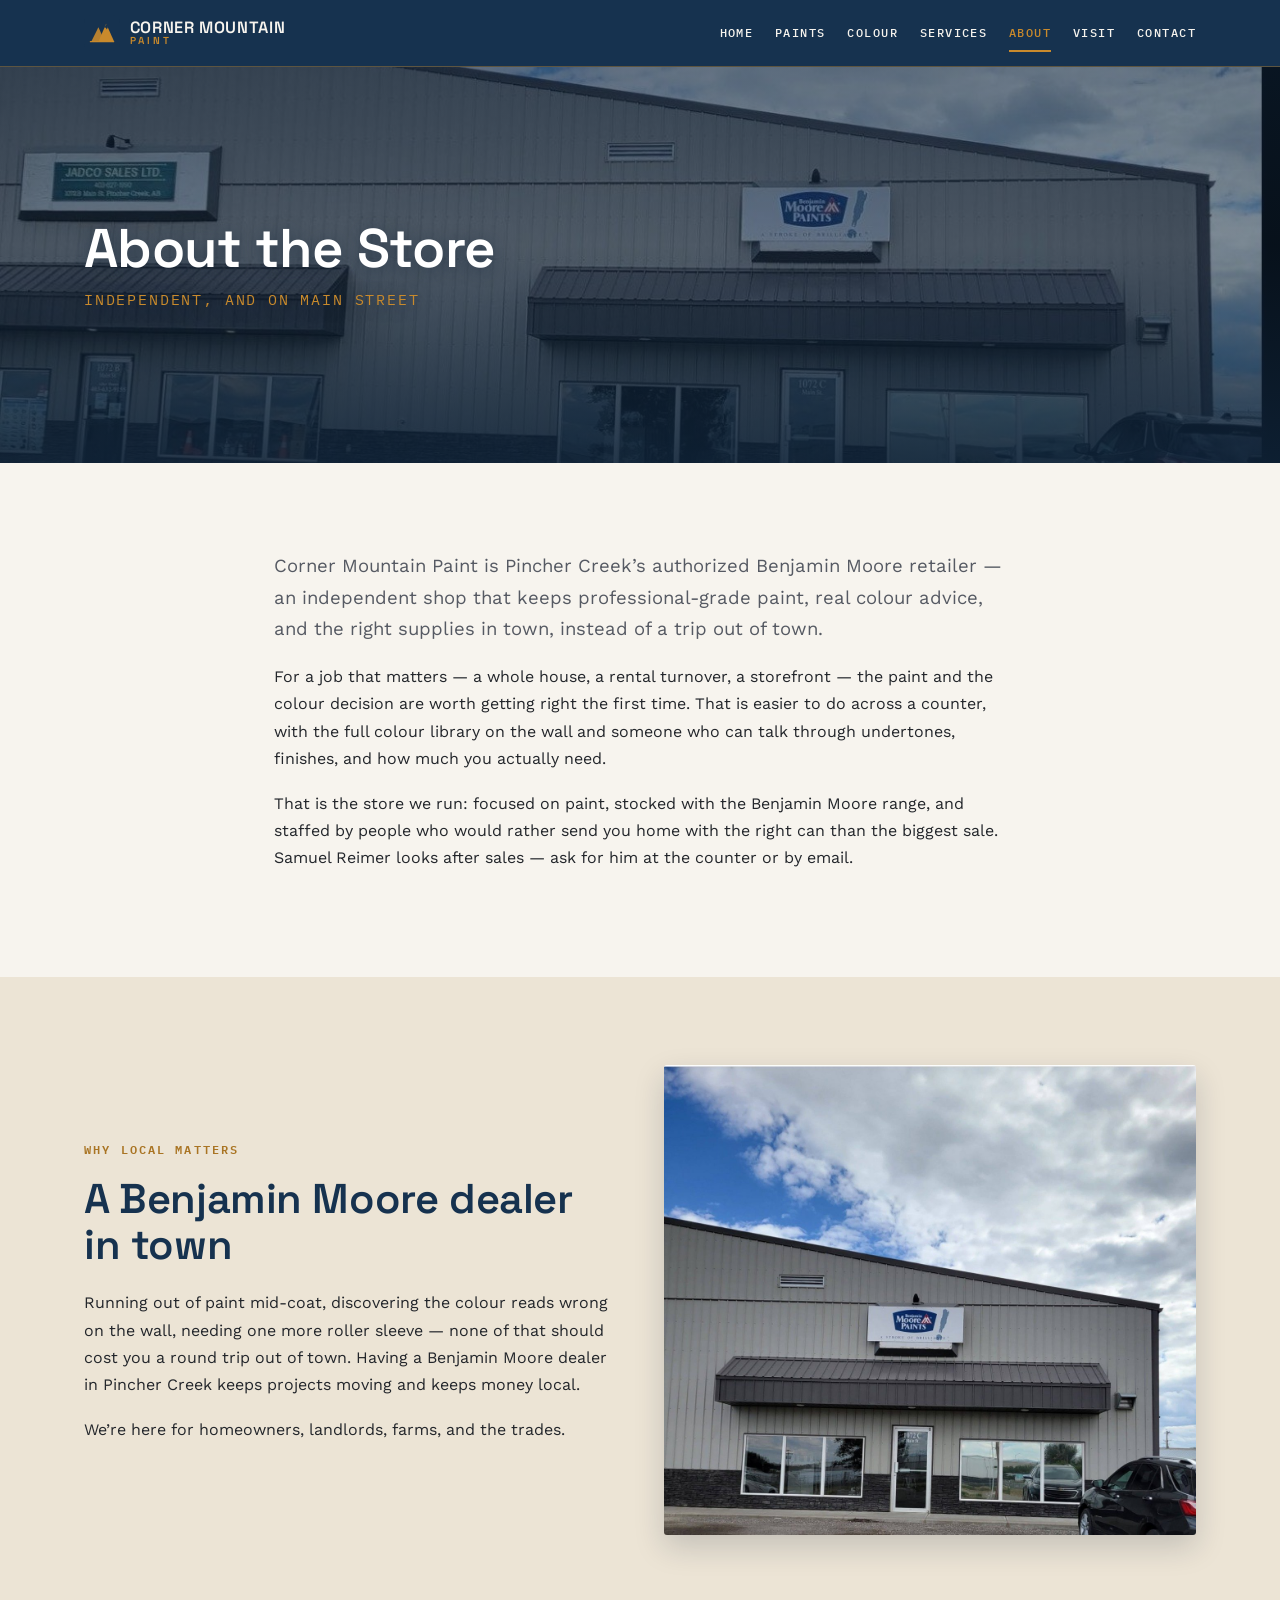
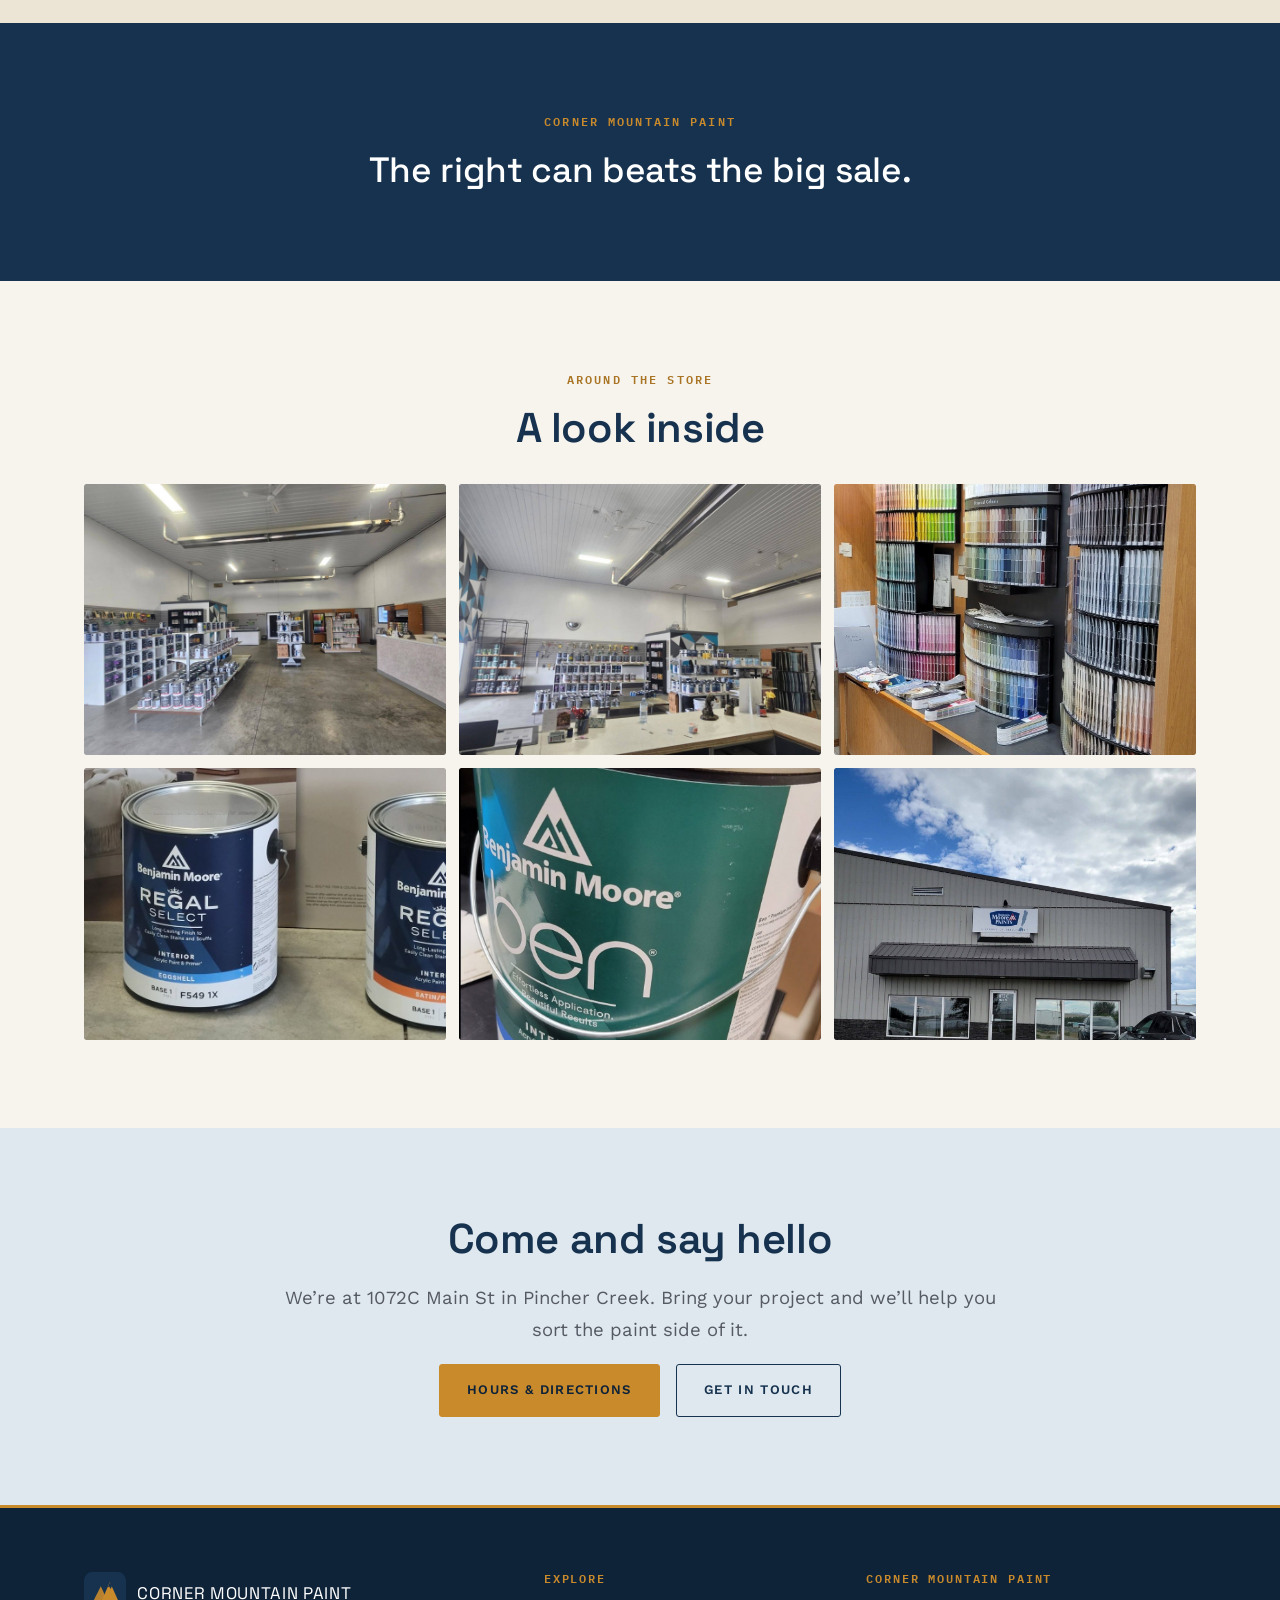
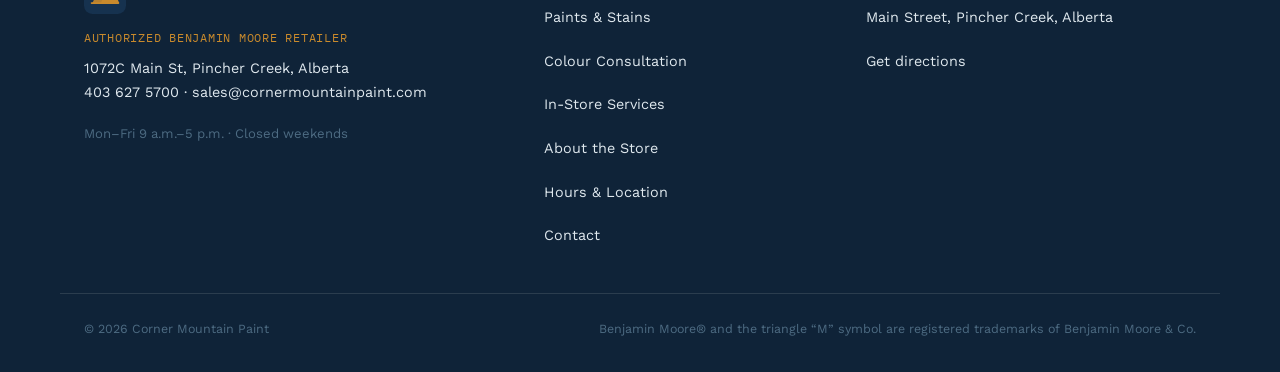
==== commit 68cdae11: "Hero: taller page heroes, crop storefront-sky photo lower so the building shows Co-Authored-By: Clau" ====
--- a/about.html
+++ b/about.html
@@ -46,7 +46,7 @@
 <main id="main">
 
   <section class="hero hero--page">
-    <img class="hero__bg" src="assets/img/storefront-sky.jpg"
+    <img class="hero__bg hero__bg--low" src="assets/img/storefront-sky.jpg"
          alt="The Corner Mountain Paint building on Main Street, Pincher Creek, beneath a wide Alberta sky.">
     <div class="wrap">
       <h1>About the Store</h1>
--- a/assets/css/style.css
+++ b/assets/css/style.css
@@ -198,8 +198,11 @@
 }
 .hero__bg {
   position: absolute; inset: 0; width: 100%; height: 100%;
-  object-fit: cover; z-index: 0;
-}
+  object-fit: cover; object-position: center;
+  z-index: 0;
+}
+/* pull the crop toward the lower part of the photo (e.g. a building under a big sky) */
+.hero__bg--low { object-position: 50% 85%; }
 .hero::after {
   content: ""; position: absolute; inset: 0; z-index: 1;
   background:
@@ -214,7 +217,7 @@
   font-size: clamp(.8rem, 2vw, .95rem); color: var(--amber);
   letter-spacing: .12em; text-transform: uppercase; margin: 0 0 1.3rem;
 }
-.hero--page { min-height: 0; padding: clamp(3rem, 8vw, 5rem) 0; }
+.hero--page { min-height: min(44vh, 400px); padding: clamp(3rem, 8vw, 5rem) 0; }
 .hero--page h1 { margin-bottom: .15em; }
 .hero--page .hero__tagline { margin-bottom: 0; }
 
